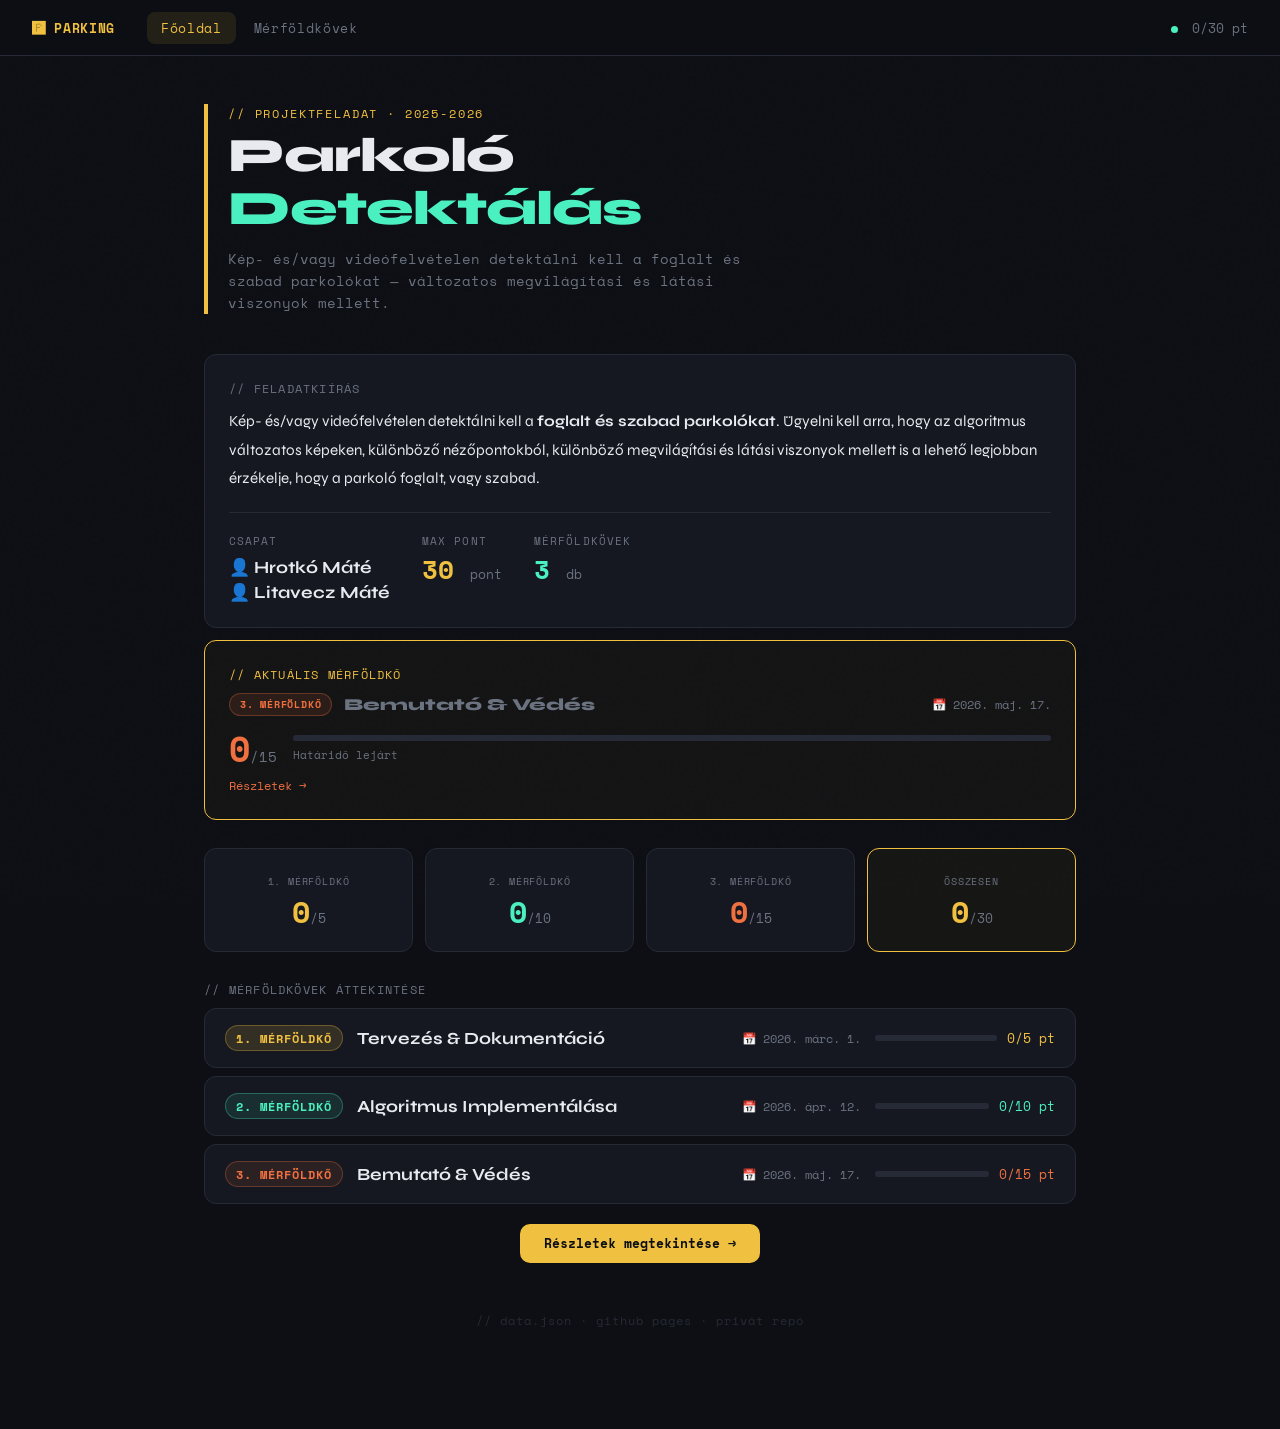
==== index.html @ 03d7750d "Base webpage" ====
<!DOCTYPE html>
<html lang="hu">
<head>
<meta charset="UTF-8">
<meta name="viewport" content="width=device-width, initial-scale=1.0">
<title>Parkoló Detektálás - Főoldal</title>
<link rel="stylesheet" href="css/style.css">
</head>
<body>

<nav class="navbar">
  <a class="nav-brand" href="index.html">🅿 PARKING</a>
  <div class="nav-links">
    <a class="nav-link" href="index.html">Főoldal</a>
    <a class="nav-link" href="milestones.html">Mérföldkövek</a>
  </div>
  <div class="nav-status">
    <span class="nav-dot"></span>
    <span id="nav-score">- / 30 pt</span>
  </div>
</nav>

<div class="page">

  <!-- Header -->
  <div class="fade-in" style="border-left:4px solid var(--accent); padding-left:20px; margin-bottom:40px;">
    <div class="page-label">// Projektfeladat · 2025-2026</div>
    <h1 class="page-title">Parkoló<br><span>Detektálás</span></h1>
    <p class="page-sub" style="margin-top:10px; max-width:560px;">
      Kép- és/vagy videófelvételen detektálni kell a foglalt és szabad parkolókat —
      változatos megvilágítási és látási viszonyok mellett.
    </p>
  </div>

  <!-- Feladatkiírás -->
  <div class="card fade-in-2" style="margin-bottom:12px;">
    <div class="section-label" style="margin-top:0;">// Feladatkiírás</div>
    <p style="line-height:1.85; color:var(--text); font-size:.95rem; margin-bottom:20px;">
      Kép- és/vagy videófelvételen detektálni kell a <strong>foglalt és szabad parkolókat</strong>.
      Ügyelni kell arra, hogy az algoritmus változatos képeken, különböző nézőpontokból,
      különböző megvilágítási és látási viszonyok mellett is a lehető legjobban érzékelje,
      hogy a parkoló foglalt, vagy szabad.
    </p>

    <div style="height:1px; background:var(--border); margin-bottom:20px;"></div>

    <div style="display:flex; flex-wrap:wrap; gap:32px;">
      <div>
        <div style="font-family:'Space Mono',monospace; font-size:.68rem; color:var(--muted); text-transform:uppercase; letter-spacing:.1em; margin-bottom:8px;">Csapat</div>
        <div style="font-weight:700; margin-bottom:4px;">👤 Hrotkó Máté</div>
        <div style="font-weight:700;">👤 Litavecz Máté</div>
      </div>
      <div>
        <div style="font-family:'Space Mono',monospace; font-size:.68rem; color:var(--muted); text-transform:uppercase; letter-spacing:.1em; margin-bottom:8px;">Max pont</div>
        <div style="font-family:'Space Mono',monospace; font-size:1.6rem; font-weight:700; color:var(--accent); line-height:1;">30 <span style="font-size:.8rem; color:var(--muted); font-weight:400;">pont</span></div>
      </div>
      <div>
        <div style="font-family:'Space Mono',monospace; font-size:.68rem; color:var(--muted); text-transform:uppercase; letter-spacing:.1em; margin-bottom:8px;">Mérföldkövek</div>
        <div style="font-family:'Space Mono',monospace; font-size:1.6rem; font-weight:700; color:var(--accent2); line-height:1;">3 <span style="font-size:.8rem; color:var(--muted); font-weight:400;">db</span></div>
      </div>
    </div>
  </div>

  <!-- Aktuális mérföldkő -->
  <div id="current-card" class="card fade-in-3" style="margin-bottom:28px; border-color:var(--accent); background:rgba(240,192,64,.03);">
    <div class="section-label" style="margin-top:0; color:var(--accent);">// Aktuális mérföldkő</div>
    <div id="current-content" style="color:var(--muted); font-family:'Space Mono',monospace; font-size:.85rem;">Betöltés...</div>
  </div>

  <!-- Pontok összesítő -->
  <div class="grid-4 fade-in-4" style="margin-bottom:28px;">
    <div class="card" style="text-align:center;">
      <div style="font-family:'Space Mono',monospace; font-size:.65rem; color:var(--muted); text-transform:uppercase; letter-spacing:.08em; margin-bottom:8px;">1. Mérföldkő</div>
      <div style="font-family:'Space Mono',monospace; font-size:1.9rem; font-weight:700; color:var(--m1); line-height:1;"><span id="s1">-</span><span style="font-size:.82rem; color:var(--muted); font-weight:400;">/5</span></div>
    </div>
    <div class="card" style="text-align:center;">
      <div style="font-family:'Space Mono',monospace; font-size:.65rem; color:var(--muted); text-transform:uppercase; letter-spacing:.08em; margin-bottom:8px;">2. Mérföldkő</div>
      <div style="font-family:'Space Mono',monospace; font-size:1.9rem; font-weight:700; color:var(--m2); line-height:1;"><span id="s2">-</span><span style="font-size:.82rem; color:var(--muted); font-weight:400;">/10</span></div>
    </div>
    <div class="card" style="text-align:center;">
      <div style="font-family:'Space Mono',monospace; font-size:.65rem; color:var(--muted); text-transform:uppercase; letter-spacing:.08em; margin-bottom:8px;">3. Mérföldkő</div>
      <div style="font-family:'Space Mono',monospace; font-size:1.9rem; font-weight:700; color:var(--m3); line-height:1;"><span id="s3">-</span><span style="font-size:.82rem; color:var(--muted); font-weight:400;">/15</span></div>
    </div>
    <div class="card" style="text-align:center; border-color:var(--accent); background:rgba(240,192,64,.04);">
      <div style="font-family:'Space Mono',monospace; font-size:.65rem; color:var(--muted); text-transform:uppercase; letter-spacing:.08em; margin-bottom:8px;">Összesen</div>
      <div style="font-family:'Space Mono',monospace; font-size:1.9rem; font-weight:700; color:var(--accent); line-height:1;"><span id="st">-</span><span style="font-size:.82rem; color:var(--muted); font-weight:400;">/30</span></div>
    </div>
  </div>

  <!-- Mérföldkövek áttekintés -->
  <div class="section-label">// Mérföldkövek áttekintése</div>
  <div id="overview"></div>

  <div style="text-align:center; margin-top:20px;">
    <a href="milestones.html" style="
      display:inline-block;
      font-family:'Space Mono',monospace;
      font-size:.8rem;
      font-weight:700;
      padding:10px 24px;
      border-radius:10px;
      background:var(--accent);
      color:#0d0f14;
      text-decoration:none;
      transition:background .2s;
    ">Részletek megtekintése →</a>
  </div>

  <div class="hint">// data.json · github pages · privát repó</div>
</div>

<script src="js/shared.js"></script>
<script>
const META = [
  { id:'m1', label:'1. Mérföldkő', title:'Tervezés & Dokumentáció',    max:5,  color:'var(--m1)', pill:'m1-pill', deadline:'2026-03-01', deadlineLabel:'2026. márc. 1.' },
  { id:'m2', label:'2. Mérföldkő', title:'Algoritmus Implementálása',   max:10, color:'var(--m2)', pill:'m2-pill', deadline:'2026-04-12', deadlineLabel:'2026. ápr. 12.' },
  { id:'m3', label:'3. Mérföldkő', title:'Bemutató & Védés',            max:15, color:'var(--m3)', pill:'m3-pill', deadline:'2026-05-17', deadlineLabel:'2026. máj. 17.' },
];

function daysLeft(dateStr) {
  const diff = Math.ceil((new Date(dateStr) - new Date()) / 86400000);
  if (diff < 0)  return 'Határidő lejárt';
  if (diff === 0) return 'Ma a határidő!';
  return `${diff} nap van hátra`;
}

function currentIdx() {
  const now = new Date();
  for (let i = 0; i < META.length; i++) {
    if (now <= new Date(META[i].deadline)) return i;
  }
  return META.length - 1;
}

function renderCurrent(data) {
  const m = META[currentIdx()];
  const pts = data.milestones[m.id].points;
  const pct = Math.round(pts / m.max * 100);
  document.getElementById('current-content').innerHTML = `
    <div style="display:flex; align-items:center; gap:12px; margin-bottom:16px; flex-wrap:wrap;">
      <span class="m-pill ${m.pill}">${m.label}</span>
      <span style="font-size:1.05rem; font-weight:800; font-family:'Syne',sans-serif;">${m.title}</span>
      <span style="font-family:'Space Mono',monospace; font-size:.72rem; color:var(--muted); margin-left:auto;">📅 ${m.deadlineLabel}</span>
    </div>
    <div style="display:flex; align-items:center; gap:16px; margin-bottom:8px;">
      <div style="font-family:'Space Mono',monospace; font-size:2.2rem; font-weight:700; color:${m.color}; line-height:1;">${pts}<span style="font-size:.85rem; color:var(--muted); font-weight:400;">/${m.max}</span></div>
      <div style="flex:1;">
        <div class="bar-bg"><div class="bar-fill" style="width:${pct}%; background:${m.color};"></div></div>
        <div style="font-family:'Space Mono',monospace; font-size:.7rem; color:var(--muted); margin-top:5px;">${daysLeft(m.deadline)}</div>
      </div>
    </div>
    <a href="milestones.html" style="font-family:'Space Mono',monospace; font-size:.78rem; color:${m.color}; text-decoration:none;">Részletek →</a>
  `;
}

function renderOverview(data) {
  document.getElementById('overview').innerHTML = META.map(m => {
    const pts = data.milestones[m.id].points;
    const pct = Math.round(pts / m.max * 100);
    return `
    <div class="card" style="margin-bottom:8px; display:flex; align-items:center; gap:14px; flex-wrap:wrap; padding:16px 20px;">
      <span class="m-pill ${m.pill}">${m.label}</span>
      <span style="font-weight:700; flex:1; min-width:140px;">${m.title}</span>
      <span style="font-family:'Space Mono',monospace; font-size:.72rem; color:var(--muted);">📅 ${m.deadlineLabel}</span>
      <div style="display:flex; align-items:center; gap:10px; min-width:180px;">
        <div class="bar-bg" style="flex:1;"><div class="bar-fill" style="width:${pct}%; background:${m.color};"></div></div>
        <span style="font-family:'Space Mono',monospace; font-size:.8rem; color:${m.color}; white-space:nowrap;">${pts}/${m.max} pt</span>
      </div>
    </div>`;
  }).join('');
}

function updateScores(data) {
  let total = 0;
  META.forEach((m, i) => {
    const pts = data.milestones[m.id].points;
    document.getElementById(['s1','s2','s3'][i]).textContent = pts;
    total += pts;
  });
  document.getElementById('st').textContent = total;
  document.getElementById('nav-score').textContent = `${total}/30 pt`;
}

async function init() {
  setActiveNav();
  try {
    const data = await loadData();
    renderCurrent(data);
    renderOverview(data);
    updateScores(data);
  } catch(e) {
    document.getElementById('current-content').textContent = 'Nem sikerült betölteni a data.json-t.';
  }
}

init();
</script>
</body>
</html>
---- css/style.css ----
@import url("https://fonts.googleapis.com/css2?family=Space+Mono:wght@400;700&family=Syne:wght@400;700;800&display=swap");
:root {
  --bg: #0d0f14;
  --surface: #151820;
  --surface2: #1c2030;
  --border: #252a36;
  --accent: #f0c040;
  --accent2: #4af0c0;
  --accent3: #f07040;
  --text: #e8eaf0;
  --muted: #6b7280;
  --done-bg: #1a2a1f;
  --done-border: #2a4a30;
  --m1: #f0c040;
  --m2: #4af0c0;
  --m3: #f07040;
  --radius: 12px;
}

* {
  box-sizing: border-box;
  margin: 0;
  padding: 0;
}

body {
  background: var(--bg);
  color: var(--text);
  font-family: "Syne", sans-serif;
  font-size: 17px;
  min-height: 100vh;
}

body::before {
  content: "";
  position: fixed;
  inset: 0;
  background-image: url("data:image/svg+xml,%3Csvg viewBox='0 0 256 256' xmlns='http://www.w3.org/2000/svg'%3E%3Cfilter id='n'%3E%3CfeTurbulence type='fractalNoise' baseFrequency='0.9' numOctaves='4' stitchTiles='stitch'/%3E%3C/filter%3E%3Crect width='100%25' height='100%25' filter='url(%23n)' opacity='0.04'/%3E%3C/svg%3E");
  pointer-events: none;
  z-index: 0;
  opacity: 0.35;
}

.navbar {
  position: sticky;
  top: 0;
  z-index: 100;
  background: rgba(13, 15, 20, 0.92);
  backdrop-filter: blur(12px);
  border-bottom: 1px solid var(--border);
  padding: 0 32px;
  display: flex;
  align-items: center;
  gap: 32px;
  height: 56px;
}

.nav-brand {
  font-family: "Space Mono", monospace;
  font-size: 0.78em;
  font-weight: 700;
  color: var(--accent);
  text-decoration: none;
  letter-spacing: 0.05em;
  white-space: nowrap;
}

.nav-links {
  display: flex;
  gap: 4px;
  flex: 1;
}

.nav-link {
  font-family: "Space Mono", monospace;
  font-size: 0.78em;
  color: var(--muted);
  text-decoration: none;
  padding: 6px 14px;
  border-radius: 8px;
  transition: color 0.2s, background 0.2s;
  letter-spacing: 0.05em;
}
.nav-link:hover {
  color: var(--text);
  background: var(--surface);
}
.nav-link.active {
  color: var(--accent);
  background: rgba(240, 192, 64, 0.1);
}

.nav-status {
  font-family: "Space Mono", monospace;
  font-size: 0.78em;
  color: var(--muted);
  white-space: nowrap;
}

.nav-dot {
  display: inline-block;
  width: 7px;
  height: 7px;
  border-radius: 50%;
  background: var(--accent2);
  margin-right: 6px;
  animation: pulse 2s infinite;
}

@keyframes pulse {
  0%, 100% {
    opacity: 1;
  }
  50% {
    opacity: 0.3;
  }
}
.page {
  max-width: 920px;
  margin: 0 auto;
  padding: 48px 24px 100px;
  position: relative;
  z-index: 1;
}

.page-label {
  font-family: "Space Mono", monospace;
  font-size: 0.72em;
  letter-spacing: 0.15em;
  text-transform: uppercase;
  color: var(--accent);
  margin-bottom: 8px;
}

h1.page-title {
  font-size: clamp(2rem, 5vw, 3rem);
  font-weight: 800;
  line-height: 1.1;
  letter-spacing: -0.02em;
  margin-bottom: 12px;
}
h1.page-title span {
  color: var(--accent2);
}

.page-sub {
  color: var(--muted);
  font-size: 0.82em;
  font-family: "Space Mono", monospace;
  line-height: 1.6;
}

.card {
  background: var(--surface);
  border: 1px solid var(--border);
  border-radius: var(--radius);
  padding: 24px;
}

.m-pill {
  font-family: "Space Mono", monospace;
  font-size: 0.72em;
  font-weight: 700;
  padding: 3px 10px;
  border-radius: 99px;
  text-transform: uppercase;
  letter-spacing: 0.08em;
  white-space: nowrap;
}

.m1-pill {
  background: rgba(240, 192, 64, 0.14);
  color: var(--m1);
  border: 1px solid rgba(240, 192, 64, 0.3);
}

.m2-pill {
  background: rgba(74, 240, 192, 0.1);
  color: var(--m2);
  border: 1px solid rgba(74, 240, 192, 0.3);
}

.m3-pill {
  background: rgba(240, 112, 64, 0.1);
  color: var(--m3);
  border: 1px solid rgba(240, 112, 64, 0.3);
}

.wip-badge {
  font-family: "Space Mono", monospace;
  font-size: 0.72em;
  padding: 2px 8px;
  border-radius: 99px;
  background: rgba(240, 192, 64, 0.12);
  color: var(--accent);
  border: 1px solid rgba(240, 192, 64, 0.3);
}

.bar-bg {
  height: 6px;
  background: var(--border);
  border-radius: 99px;
  overflow: hidden;
}

.bar-fill {
  height: 100%;
  border-radius: 99px;
  transition: width 0.5s cubic-bezier(0.4, 0, 0.2, 1);
}

.divider {
  height: 1px;
  background: var(--border);
  margin: 28px 0;
}

.section-label {
  font-family: "Space Mono", monospace;
  font-size: 0.72em;
  text-transform: uppercase;
  letter-spacing: 0.1em;
  color: var(--muted);
  margin: 24px 0 10px;
}

.grid-4 {
  display: grid;
  grid-template-columns: repeat(4, 1fr);
  gap: 12px;
}

table.cost-table {
  width: 100%;
  border-collapse: collapse;
  font-size: 0.82em;
  margin-top: 10px;
}
table.cost-table th {
  font-family: "Space Mono", monospace;
  font-size: 0.72em;
  text-transform: uppercase;
  letter-spacing: 0.08em;
  color: var(--muted);
  text-align: left;
  padding: 6px 10px;
  border-bottom: 1px solid var(--border);
}
table.cost-table td {
  padding: 9px 10px;
  border-bottom: 1px solid var(--border);
  color: var(--text);
  vertical-align: top;
  line-height: 1.5;
}
table.cost-table td:last-child {
  font-family: "Space Mono", monospace;
  color: var(--accent);
  white-space: nowrap;
}
table.cost-table tr:last-child td {
  border-bottom: none;
}

.total-row td {
  font-weight: 700 !important;
  background: rgba(240, 192, 64, 0.05);
}

.content-block {
  background: var(--surface);
  border: 1px solid var(--border);
  border-radius: var(--radius);
  padding: 20px 22px;
  margin-bottom: 10px;
}
.content-block h3 {
  font-size: 1em;
  font-weight: 700;
  margin-bottom: 12px;
  display: flex;
  align-items: center;
  gap: 8px;
  flex-wrap: wrap;
}

.task-item {
  display: flex;
  align-items: flex-start;
  gap: 10px;
  padding: 9px 0;
  border-bottom: 1px solid var(--border);
}
.task-item:last-child {
  border-bottom: none;
}

.task-dot {
  width: 7px;
  height: 7px;
  border-radius: 50%;
  flex-shrink: 0;
  margin-top: 6px;
}

.member-card {
  background: var(--surface2);
  border: 1px solid var(--border);
  border-radius: 10px;
  padding: 16px;
  flex: 1;
  min-width: 220px;
}

textarea, input[type=text] {
  background: var(--surface2);
  border: 1px solid var(--border);
  border-radius: 8px;
  color: var(--text);
  font-family: "Space Mono", monospace;
  font-size: 0.82em;
  padding: 8px 12px;
  outline: none;
  transition: border-color 0.2s;
  width: 100%;
  resize: vertical;
  min-height: 72px;
  line-height: 1.6;
}
textarea:focus, input[type=text]:focus {
  border-color: var(--accent);
}

.toast {
  position: fixed;
  bottom: 28px;
  left: 50%;
  transform: translateX(-50%);
  font-family: "Space Mono", monospace;
  font-size: 0.78em;
  padding: 10px 22px;
  border-radius: 99px;
  z-index: 999;
  opacity: 0;
  transition: opacity 0.3s;
  pointer-events: none;
  white-space: nowrap;
}
.toast.toast-ok {
  background: var(--accent2);
  color: #0d0f14;
}
.toast.toast-err {
  background: var(--accent3);
  color: #fff;
}

@keyframes fadeDown {
  from {
    opacity: 0;
    transform: translateY(-12px);
  }
  to {
    opacity: 1;
    transform: translateY(0);
  }
}
.fade-in {
  animation: fadeDown 0.5s ease both;
}

.fade-in-2 {
  animation: fadeDown 0.5s 0.08s ease both;
}

.fade-in-3 {
  animation: fadeDown 0.5s 0.16s ease both;
}

.fade-in-4 {
  animation: fadeDown 0.5s 0.24s ease both;
}

.hint {
  text-align: center;
  margin-top: 48px;
  font-family: "Space Mono", monospace;
  font-size: 0.72em;
  color: var(--border);
  letter-spacing: 0.08em;
}

@media (max-width: 640px) {
  .grid-4 {
    grid-template-columns: 1fr 1fr;
  }
  .navbar {
    padding: 0 16px;
    gap: 16px;
  }
  .page {
    padding: 32px 16px 80px;
  }
}

/*# sourceMappingURL=style.css.map */
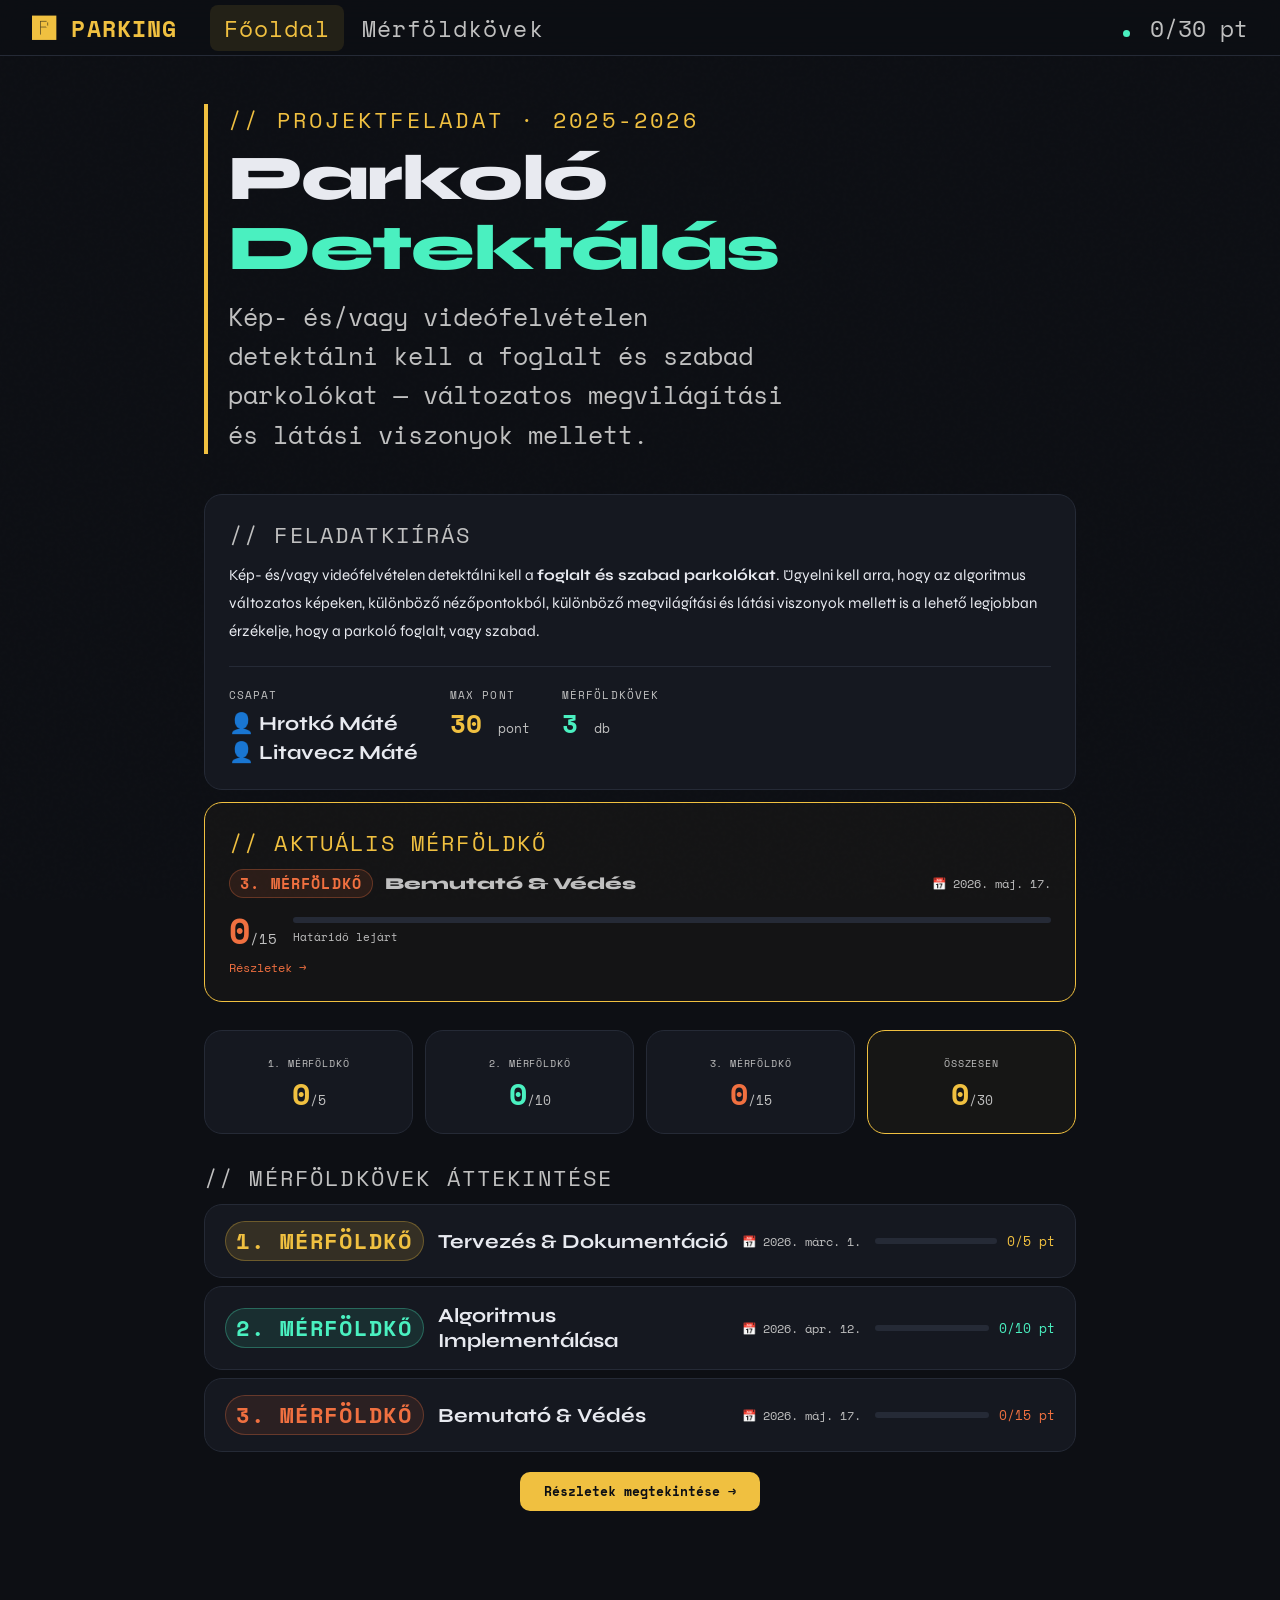
==== commit 777cb307: "Webpage updates" ====
--- a/index.html
+++ b/index.html
@@ -105,8 +105,6 @@
       transition:background .2s;
     ">Részletek megtekintése →</a>
   </div>
-
-  <div class="hint">// data.json · github pages · privát repó</div>
 </div>
 
 <script src="js/shared.js"></script>
--- a/css/style.css
+++ b/css/style.css
@@ -1,3 +1,4 @@
+@charset "UTF-8";
 @import url("https://fonts.googleapis.com/css2?family=Space+Mono:wght@400;700&family=Syne:wght@400;700;800&display=swap");
 :root {
   --bg: #0d0f14;
@@ -8,13 +9,13 @@
   --accent2: #4af0c0;
   --accent3: #f07040;
   --text: #e8eaf0;
-  --muted: #6b7280;
+  --muted: #c0c0c0;
   --done-bg: #1a2a1f;
   --done-border: #2a4a30;
   --m1: #f0c040;
   --m2: #4af0c0;
   --m3: #f07040;
-  --radius: 12px;
+  --radius: 18px;
 }
 
 * {
@@ -27,10 +28,10 @@
   background: var(--bg);
   color: var(--text);
   font-family: "Syne", sans-serif;
-  font-size: 17px;
+  font-size: 20px;
   min-height: 100vh;
-}
-
+  position: relative;
+}
 body::before {
   content: "";
   position: fixed;
@@ -54,26 +55,23 @@
   gap: 32px;
   height: 56px;
 }
-
-.nav-brand {
-  font-family: "Space Mono", monospace;
-  font-size: 0.78em;
+.navbar .nav-brand {
+  font-family: "Space Mono", monospace;
+  font-size: 1.17em;
   font-weight: 700;
   color: var(--accent);
   text-decoration: none;
   letter-spacing: 0.05em;
   white-space: nowrap;
 }
-
-.nav-links {
+.navbar .nav-links {
   display: flex;
   gap: 4px;
   flex: 1;
 }
-
-.nav-link {
-  font-family: "Space Mono", monospace;
-  font-size: 0.78em;
+.navbar .nav-links .nav-link {
+  font-family: "Space Mono", monospace;
+  font-size: 1.17em;
   color: var(--muted);
   text-decoration: none;
   padding: 6px 14px;
@@ -81,23 +79,21 @@
   transition: color 0.2s, background 0.2s;
   letter-spacing: 0.05em;
 }
-.nav-link:hover {
+.navbar .nav-links .nav-link:hover {
   color: var(--text);
   background: var(--surface);
 }
-.nav-link.active {
+.navbar .nav-links .nav-link.active {
   color: var(--accent);
   background: rgba(240, 192, 64, 0.1);
 }
-
-.nav-status {
-  font-family: "Space Mono", monospace;
-  font-size: 0.78em;
+.navbar .nav-status {
+  font-family: "Space Mono", monospace;
+  font-size: 1.17em;
   color: var(--muted);
   white-space: nowrap;
 }
-
-.nav-dot {
+.navbar .nav-status .nav-dot {
   display: inline-block;
   width: 7px;
   height: 7px;
@@ -122,30 +118,27 @@
   position: relative;
   z-index: 1;
 }
-
-.page-label {
-  font-family: "Space Mono", monospace;
-  font-size: 0.72em;
+.page .page-label {
+  font-family: "Space Mono", monospace;
+  font-size: 1.08em;
   letter-spacing: 0.15em;
   text-transform: uppercase;
   color: var(--accent);
   margin-bottom: 8px;
 }
-
-h1.page-title {
-  font-size: clamp(2rem, 5vw, 3rem);
+.page h1.page-title {
+  font-size: clamp(2.5rem, 7vw, 4rem);
   font-weight: 800;
   line-height: 1.1;
   letter-spacing: -0.02em;
   margin-bottom: 12px;
 }
-h1.page-title span {
+.page h1.page-title span {
   color: var(--accent2);
 }
-
-.page-sub {
-  color: var(--muted);
-  font-size: 0.82em;
+.page .page-sub {
+  color: var(--muted);
+  font-size: 1.23em;
   font-family: "Space Mono", monospace;
   line-height: 1.6;
 }
@@ -159,7 +152,7 @@
 
 .m-pill {
   font-family: "Space Mono", monospace;
-  font-size: 0.72em;
+  font-size: 1.08em;
   font-weight: 700;
   padding: 3px 10px;
   border-radius: 99px;
@@ -188,7 +181,7 @@
 
 .wip-badge {
   font-family: "Space Mono", monospace;
-  font-size: 0.72em;
+  font-size: 1.08em;
   padding: 2px 8px;
   border-radius: 99px;
   background: rgba(240, 192, 64, 0.12);
@@ -202,8 +195,7 @@
   border-radius: 99px;
   overflow: hidden;
 }
-
-.bar-fill {
+.bar-bg .bar-fill {
   height: 100%;
   border-radius: 99px;
   transition: width 0.5s cubic-bezier(0.4, 0, 0.2, 1);
@@ -217,7 +209,7 @@
 
 .section-label {
   font-family: "Space Mono", monospace;
-  font-size: 0.72em;
+  font-size: 1.08em;
   text-transform: uppercase;
   letter-spacing: 0.1em;
   color: var(--muted);
@@ -233,12 +225,12 @@
 table.cost-table {
   width: 100%;
   border-collapse: collapse;
-  font-size: 0.82em;
+  font-size: 1.23em;
   margin-top: 10px;
 }
 table.cost-table th {
   font-family: "Space Mono", monospace;
-  font-size: 0.72em;
+  font-size: 1.08em;
   text-transform: uppercase;
   letter-spacing: 0.08em;
   color: var(--muted);
@@ -261,8 +253,7 @@
 table.cost-table tr:last-child td {
   border-bottom: none;
 }
-
-.total-row td {
+table.cost-table .total-row td {
   font-weight: 700 !important;
   background: rgba(240, 192, 64, 0.05);
 }
@@ -294,8 +285,7 @@
 .task-item:last-child {
   border-bottom: none;
 }
-
-.task-dot {
+.task-item .task-dot {
   width: 7px;
   height: 7px;
   border-radius: 50%;
@@ -309,16 +299,17 @@
   border-radius: 10px;
   padding: 16px;
   flex: 1;
-  min-width: 220px;
-}
-
-textarea, input[type=text] {
+  min-width: 430px;
+}
+
+textarea,
+input[type=text] {
   background: var(--surface2);
   border: 1px solid var(--border);
   border-radius: 8px;
   color: var(--text);
   font-family: "Space Mono", monospace;
-  font-size: 0.82em;
+  font-size: 1.23em;
   padding: 8px 12px;
   outline: none;
   transition: border-color 0.2s;
@@ -327,7 +318,8 @@
   min-height: 72px;
   line-height: 1.6;
 }
-textarea:focus, input[type=text]:focus {
+textarea:focus,
+input[type=text]:focus {
   border-color: var(--accent);
 }
 
@@ -337,7 +329,7 @@
   left: 50%;
   transform: translateX(-50%);
   font-family: "Space Mono", monospace;
-  font-size: 0.78em;
+  font-size: 1.17em;
   padding: 10px 22px;
   border-radius: 99px;
   z-index: 999;
@@ -385,9 +377,421 @@
   text-align: center;
   margin-top: 48px;
   font-family: "Space Mono", monospace;
-  font-size: 0.72em;
+  font-size: 1.08em;
   color: var(--border);
   letter-spacing: 0.08em;
+}
+
+.milestone-block {
+  margin-bottom: 48px;
+}
+.milestone-block .milestone-block-header {
+  display: flex;
+  align-items: center;
+  gap: 12px;
+  flex-wrap: wrap;
+  padding-bottom: 16px;
+  margin-bottom: 16px;
+  border-bottom: 1px solid var(--border);
+}
+
+.deadline-badge {
+  font-family: "Space Mono", monospace;
+  font-size: 1.05rem;
+  color: var(--muted);
+  padding: 3px 10px;
+  border: 1px solid var(--border);
+  border-radius: 99px;
+}
+
+.pts-big {
+  font-family: "Space Mono", monospace;
+  font-size: 2.7rem;
+  font-weight: 700;
+  line-height: 1;
+  margin-left: auto;
+}
+
+.pipe-wrap {
+  display: flex;
+  flex-direction: column;
+  gap: 0;
+  margin-top: 4px;
+}
+.pipe-wrap .pipe-row {
+  display: grid;
+  grid-template-columns: 36px 1fr;
+  gap: 0 16px;
+}
+.pipe-wrap .pipe-row:last-child .pipe-line {
+  display: none;
+}
+.pipe-wrap .pipe-row .pipe-col-left {
+  display: flex;
+  flex-direction: column;
+  align-items: center;
+}
+.pipe-wrap .pipe-row .pipe-num {
+  width: 32px;
+  height: 32px;
+  border-radius: 50%;
+  background: var(--surface2);
+  border: 1px solid var(--border);
+  display: flex;
+  align-items: center;
+  justify-content: center;
+  font-family: "Space Mono", monospace;
+  font-size: 0.975rem;
+  font-weight: 700;
+  color: var(--accent);
+  flex-shrink: 0;
+}
+.pipe-wrap .pipe-row .pipe-line {
+  flex: 1;
+  width: 1px;
+  background: var(--border);
+  margin: 4px 0;
+  min-height: 10px;
+}
+.pipe-wrap .pipe-row .pipe-body {
+  background: var(--surface2);
+  border: 1px solid var(--border);
+  border-radius: 10px;
+  padding: 14px 16px;
+  margin-bottom: 8px;
+  font-size: 1.29rem;
+  line-height: 1.65;
+  color: var(--muted);
+}
+.pipe-wrap .pipe-row .pipe-body strong {
+  color: var(--text);
+}
+.pipe-wrap .pipe-row .pipe-body .pbadge {
+  font-family: "Space Mono", monospace;
+  font-size: 0.93rem;
+  padding: 2px 7px;
+  border-radius: 4px;
+  margin-left: 6px;
+  background: rgba(240, 192, 64, 0.12);
+  color: var(--accent);
+  border: 1px solid rgba(240, 192, 64, 0.2);
+  vertical-align: middle;
+}
+.pipe-wrap .pipe-row .pipe-body .pbadge.pbadge-teal {
+  background: rgba(74, 240, 192, 0.1);
+  color: var(--accent2);
+  border-color: rgba(74, 240, 192, 0.2);
+}
+
+.model-row {
+  display: grid;
+  grid-template-columns: repeat(auto-fill, minmax(220px, 1fr));
+  gap: 10px;
+  margin-top: 4px;
+}
+
+.model-box {
+  background: var(--surface2);
+  border: 1px solid var(--border);
+  border-radius: 10px;
+  padding: 14px 16px;
+  font-size: 1.26rem;
+}
+.model-box.primary {
+  border-color: rgba(240, 192, 64, 0.3);
+}
+.model-box .mtag {
+  font-family: "Space Mono", monospace;
+  font-size: 0.93rem;
+  color: var(--accent);
+  letter-spacing: 0.06em;
+  margin-bottom: 6px;
+  display: block;
+}
+.model-box .mtag.mtag-teal {
+  color: var(--accent2);
+}
+.model-box .mname {
+  font-weight: 700;
+  margin-bottom: 6px;
+  font-size: 1.38rem;
+}
+.model-box .mdesc {
+  color: var(--muted);
+  line-height: 1.6;
+  font-size: 1.23em;
+}
+.model-box ul {
+  margin: 8px 0 0 0;
+  padding: 0;
+  list-style: none;
+}
+.model-box ul li {
+  color: var(--muted);
+  font-size: 1.2rem;
+  padding: 2px 0;
+}
+.model-box ul li::before {
+  content: "→ ";
+  color: var(--accent2);
+}
+
+.stat-row {
+  display: flex;
+  flex-wrap: wrap;
+  gap: 8px;
+  margin-top: 8px;
+}
+
+.stat-chip {
+  font-family: "Space Mono", monospace;
+  font-size: 1.02rem;
+  padding: 3px 10px;
+  border-radius: 6px;
+  border: 1px solid rgba(74, 240, 192, 0.2);
+  color: var(--accent2);
+  background: rgba(74, 240, 192, 0.06);
+}
+
+.aug-grid {
+  display: grid;
+  grid-template-columns: repeat(auto-fill, minmax(210px, 1fr));
+  gap: 8px;
+  margin-top: 4px;
+}
+.aug-grid .aug-item {
+  background: var(--surface2);
+  border: 1px solid var(--border);
+  border-radius: 8px;
+  padding: 12px 14px;
+  font-size: 1.26rem;
+  display: flex;
+  gap: 10px;
+  align-items: flex-start;
+  color: var(--muted);
+  line-height: 1.55;
+}
+.aug-grid .aug-item strong {
+  color: var(--text);
+  display: block;
+  margin-bottom: 2px;
+}
+
+.metrics-grid {
+  display: grid;
+  grid-template-columns: repeat(auto-fill, minmax(180px, 1fr));
+  gap: 8px;
+  margin-top: 4px;
+}
+.metrics-grid .metric-box {
+  background: var(--surface2);
+  border: 1px solid var(--border);
+  border-radius: 8px;
+  padding: 14px 16px;
+}
+.metrics-grid .metric-box .mlabel {
+  font-family: "Space Mono", monospace;
+  font-size: 0.93rem;
+  color: var(--muted);
+  letter-spacing: 0.08em;
+  text-transform: uppercase;
+  margin-bottom: 6px;
+}
+.metrics-grid .metric-box .mval {
+  font-size: 2.25rem;
+  font-weight: 800;
+  color: var(--accent);
+  line-height: 1;
+  font-family: "Space Mono", monospace;
+  margin-bottom: 4px;
+}
+.metrics-grid .metric-box .mval.teal {
+  color: var(--accent2);
+}
+.metrics-grid .metric-box .mval.orange {
+  color: var(--accent3);
+}
+.metrics-grid .metric-box .msub {
+  font-size: 1.17rem;
+  color: var(--muted);
+  line-height: 1.5;
+}
+
+.deploy-grid {
+  display: grid;
+  grid-template-columns: repeat(auto-fill, minmax(240px, 1fr));
+  gap: 10px;
+  margin-top: 4px;
+}
+.deploy-grid .deploy-box {
+  background: var(--surface2);
+  border: 1px solid var(--border);
+  border-radius: 10px;
+  padding: 16px;
+  font-size: 1.26rem;
+}
+.deploy-grid .deploy-box .dtitle {
+  font-weight: 700;
+  margin-bottom: 4px;
+}
+.deploy-grid .deploy-box .dprice {
+  font-family: "Space Mono", monospace;
+  font-size: 1.02rem;
+  color: var(--accent);
+  margin-bottom: 10px;
+}
+.deploy-grid .deploy-box .ditem {
+  display: flex;
+  gap: 8px;
+  align-items: flex-start;
+  color: var(--muted);
+  font-size: 1.215rem;
+  padding: 2px 0;
+  line-height: 1.5;
+}
+.deploy-grid .deploy-box .ditem.ditem-pro::before {
+  content: "✓";
+  color: var(--accent2);
+  flex-shrink: 0;
+}
+.deploy-grid .deploy-box .ditem.ditem-con::before {
+  content: "x";
+  color: var(--accent3);
+  flex-shrink: 0;
+}
+
+.ref-box {
+  background: var(--surface2);
+  border: 1px solid var(--border);
+  border-left: 3px solid var(--accent2);
+  border-radius: 10px;
+  padding: 16px 18px;
+  margin-top: 4px;
+}
+.ref-box .rlabel {
+  font-family: "Space Mono", monospace;
+  font-size: 0.93rem;
+  color: var(--accent2);
+  letter-spacing: 0.08em;
+  text-transform: uppercase;
+  margin-bottom: 6px;
+}
+.ref-box .rtitle {
+  font-weight: 700;
+  font-size: 1.38rem;
+  margin-bottom: 6px;
+}
+.ref-box .rmeta {
+  font-size: 1.23em;
+  color: var(--muted);
+  line-height: 1.7;
+}
+
+.license-note {
+  background: rgba(240, 112, 64, 0.06);
+  border: 1px solid rgba(240, 112, 64, 0.2);
+  border-radius: 8px;
+  padding: 14px 16px;
+  font-size: 1.23em;
+  color: var(--muted);
+  line-height: 1.7;
+  margin-top: 4px;
+}
+.license-note strong {
+  color: var(--accent3);
+}
+
+.pdf-block {
+  display: flex;
+  align-items: center;
+  justify-content: space-between;
+  gap: 16px;
+  flex-wrap: wrap;
+  background: rgba(240, 192, 64, 0.04);
+  border: 1px solid rgba(240, 192, 64, 0.25);
+  border-radius: var(--radius);
+  padding: 18px 22px;
+}
+.pdf-block .pdf-block-left {
+  display: flex;
+  align-items: center;
+  gap: 14px;
+}
+.pdf-block .pdf-icon {
+  width: 40px;
+  height: 40px;
+  border-radius: 8px;
+  background: rgba(240, 192, 64, 0.1);
+  border: 1px solid rgba(240, 192, 64, 0.25);
+  display: flex;
+  align-items: center;
+  justify-content: center;
+  font-size: 1.2rem;
+  flex-shrink: 0;
+}
+.pdf-block .pdf-info-label {
+  font-family: "Space Mono", monospace;
+  font-size: 0.975rem;
+  color: var(--accent);
+  letter-spacing: 0.08em;
+  text-transform: uppercase;
+  margin-bottom: 3px;
+}
+.pdf-block .pdf-info-name {
+  font-weight: 700;
+  font-size: 1.38rem;
+}
+.pdf-block .pdf-info-sub {
+  font-family: "Space Mono", monospace;
+  font-size: 1.02rem;
+  color: var(--muted);
+  margin-top: 2px;
+}
+.pdf-block .pdf-btn {
+  display: inline-flex;
+  align-items: center;
+  gap: 8px;
+  font-family: "Space Mono", monospace;
+  font-size: 1.125rem;
+  font-weight: 700;
+  padding: 9px 18px;
+  border-radius: 8px;
+  background: var(--accent);
+  color: #0d0f14;
+  text-decoration: none;
+  white-space: nowrap;
+  transition: background 0.2s, transform 0.15s;
+}
+.pdf-block .pdf-btn:hover {
+  background: #f5cc55;
+  transform: translateY(-1px);
+}
+
+.text-active {
+  color: var(--text);
+  font-size: 1.23em;
+}
+
+.text-muted {
+  color: var(--muted);
+  font-size: 1.23em;
+}
+
+.member-name {
+  font-weight: 600;
+  margin-bottom: 15px;
+  font-size: 1.38rem;
+}
+
+.member-contribution {
+  font-size: 1.08em;
+  line-height: 1.75;
+  font-family: "Space Mono", monospace;
+}
+
+.milestone-title {
+  font-size: 1.72rem;
+  font-weight: 800;
 }
 
 @media (max-width: 640px) {
